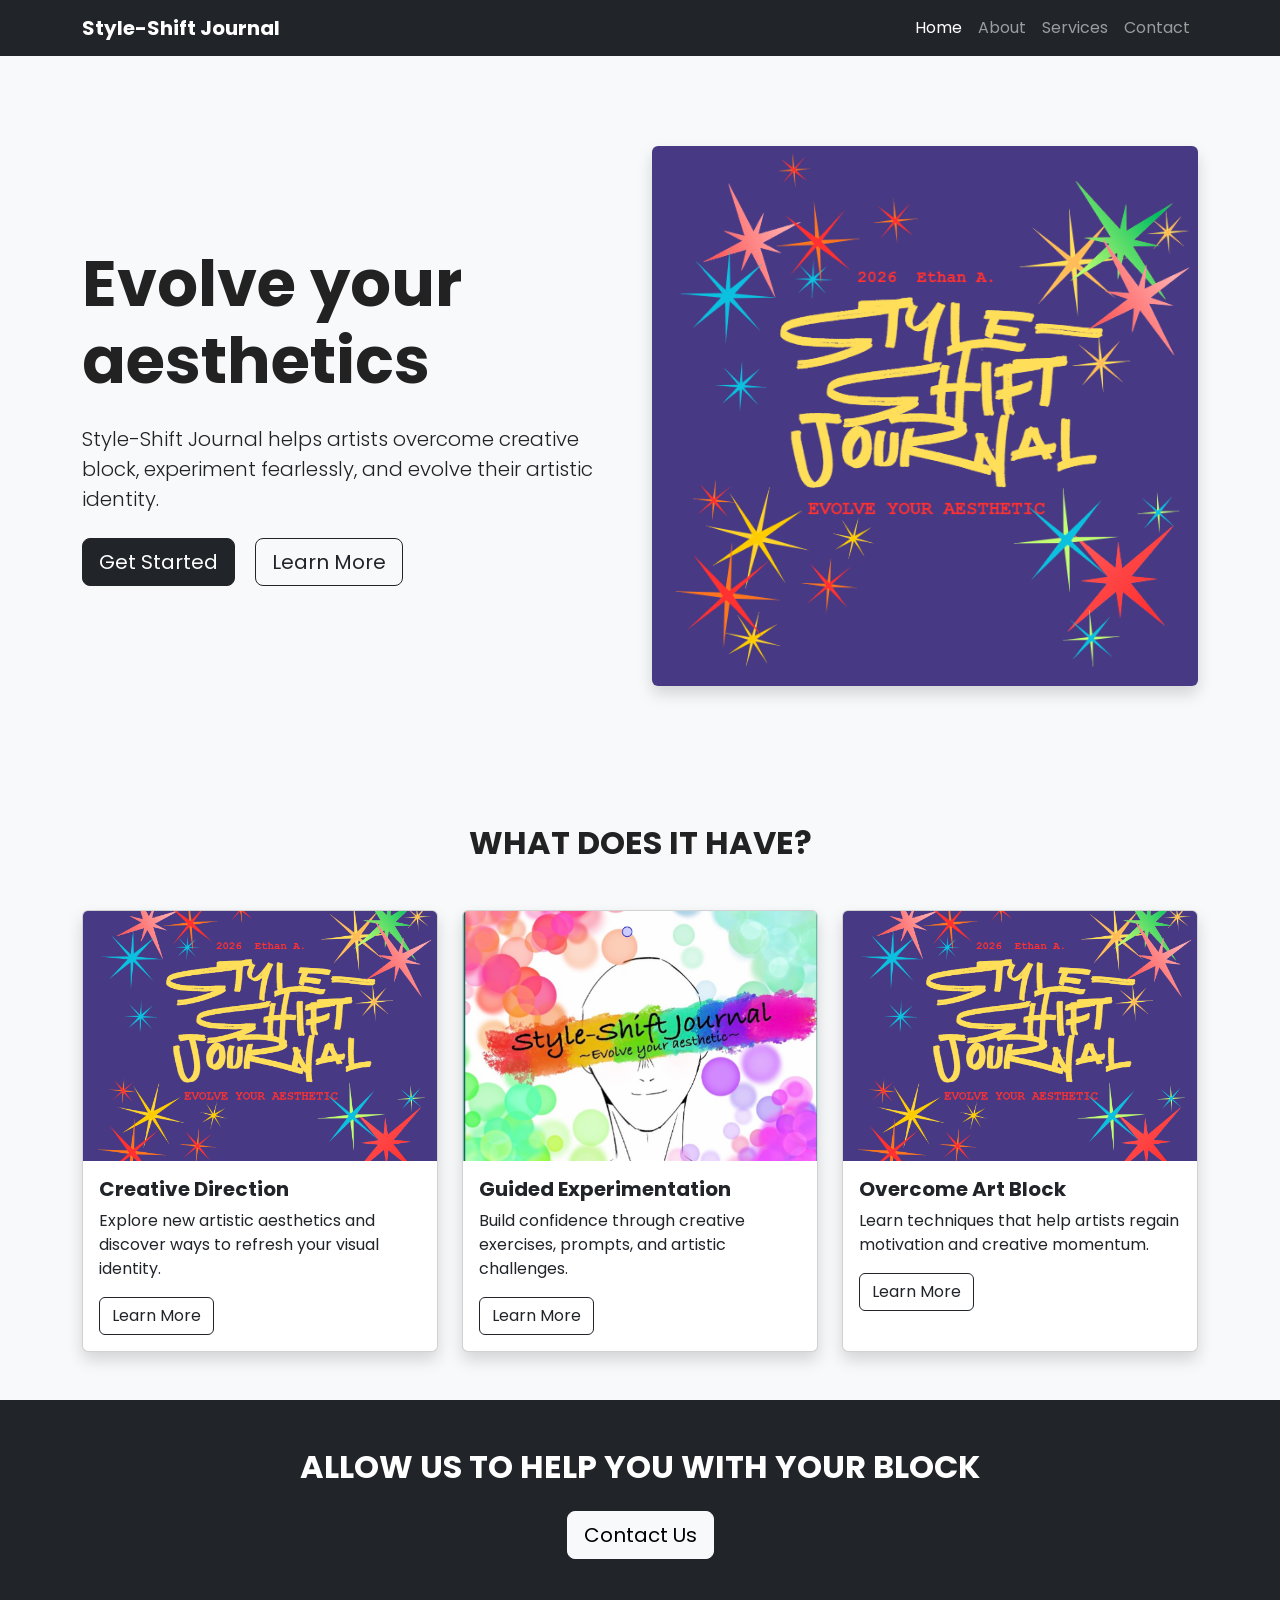
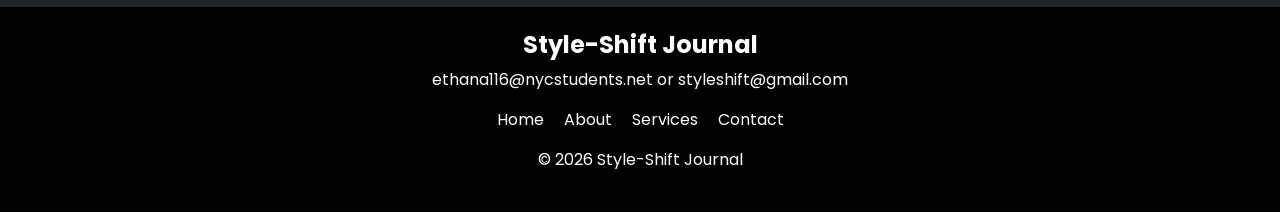
==== index.html @ 6ca7eac8 "deleted <li> and <a href>" ====
<!-- =========================
FILE: index.html
========================= -->
<!DOCTYPE html>
<html lang="en">
<head>
  <meta charset="UTF-8">
  <meta name="viewport" content="width=device-width, initial-scale=1.0">

  <title>Style-Shift Journal | Home</title>

  <!-- Bootstrap -->
  <link href="https://cdn.jsdelivr.net/npm/bootstrap@5.3.3/dist/css/bootstrap.min.css" rel="stylesheet">

  <!-- Google Font -->
  <link href="https://fonts.googleapis.com/css2?family=Poppins:wght@300;400;600;700&display=swap" rel="stylesheet">

  <link rel="stylesheet" href="style.css">
</head>

<body background="color">

<!-- NAVBAR -->
<nav class="navbar navbar-expand-lg navbar-dark bg-dark">
  <div class="container">

    <a class="navbar-brand fw-bold" href="index.html">
      Style-Shift Journal
    </a>

    <button class="navbar-toggler" type="button" data-bs-toggle="collapse" data-bs-target="#navMenu">
      <span class="navbar-toggler-icon"></span>
    </button>

    <div class="collapse navbar-collapse" id="navMenu">

      <ul class="navbar-nav ms-auto">

        <li class="nav-item">
          <a class="nav-link active" href="index.html">Home</a>
        </li>

        <li class="nav-item">
          <a class="nav-link" href="about.html">About</a>
        </li>

        <li class="nav-item">
          <a class="nav-link" href="services.html">Services</a>
        </li>

        

        <li class="nav-item">
          <a class="nav-link" href="contact.html">Contact</a>
        </li>

      </ul>

    </div>
  </div>
</nav>

<!-- HERO -->
<section class="hero-section py-5">

  <div class="container">

    <div class="row align-items-center">

      <div class="col-md-6">

        <h1 class="display-3 fw-bold">
         Evolve your aesthetics
        </h1>

        <p class="lead my-4">
          Style-Shift Journal helps artists overcome creative block,
          experiment fearlessly, and evolve their artistic identity.
        </p>

        <a href="services.html" class="btn btn-dark btn-lg me-3">
          Get Started
        </a>

        <a href="about.html" class="btn btn-outline-dark btn-lg">
          Learn More
        </a>

      </div>

      <div class="col-md-6 text-center">

        <img src="Screenshot 2026-04-22 092121.png"
             class="img-fluid rounded shadow"
             alt="Style Shift Journal">

      </div>

    </div>

  </div>

</section>

<!-- FEATURES -->
<section class="container py-5">

  <h2 class="text-center fw-bold mb-5">
    WHAT DOES IT HAVE?
  </h2>

  <div class="row g-4">

    <!-- CARD 1 -->
    <div class="col-md-4">

      <div class="card h-100 shadow">

        <img src="Screenshot 2026-04-22 092121.png"
             class="card-img-top"
             alt="Creative Direction">

        <div class="card-body">

          <h5 class="card-title fw-bold">
            Creative Direction
          </h5>

          <p class="card-text">
            Explore new artistic aesthetics and discover ways to refresh your visual identity.
          </p>

          <a href="services.html" class="btn btn-outline-dark">
            Learn More
          </a>

        </div>

      </div>

    </div>

    <!-- CARD 2 -->
    <div class="col-md-4">

      <div class="card h-100 shadow">

        <img src="Screenshot 2026-04-23 092719.png"
             class="card-img-top"
             alt="Experimentation">

        <div class="card-body">

          <h5 class="card-title fw-bold">
            Guided Experimentation
          </h5>

          <p class="card-text">
            Build confidence through creative exercises, prompts, and artistic challenges.
          </p>

          <a href="services.html" class="btn btn-outline-dark">
            Learn More
          </a>

        </div>

      </div>

    </div>

    <!-- CARD 3 -->
    <div class="col-md-4">

      <div class="card h-100 shadow">

        <img src="Screenshot 2026-04-22 092121.png"
             class="card-img-top"
             alt="Art Block">

        <div class="card-body">

          <h5 class="card-title fw-bold">
            Overcome Art Block
          </h5>

          <p class="card-text">
            Learn techniques that help artists regain motivation and creative momentum.
          </p>

          <a href="services.html" class="btn btn-outline-dark">
            Learn More
          </a>

        </div>

      </div>

    </div>

  </div>

</section>

<!-- CTA -->
<section class="bg-dark text-white text-center py-5">

  <h2 class="fw-bold">
   ALLOW US TO HELP YOU WITH YOUR BLOCK
  </h2>

  <a href="contact.html" class="btn btn-light btn-lg mt-3">
    Contact Us
  </a>

</section>

<!-- FOOTER -->
<footer class="bg-black text-white text-center p-4">

  <h4 class="fw-bold">
    Style-Shift Journal
  </h4>

  <p>
    ethana116@nycstudents.net or styleshift@gmail.com
  </p>

  <div class="mb-3">

    <a href="index.html" class="text-white me-3">Home</a>

    <a href="about.html" class="text-white me-3">About</a>

    <a href="services.html" class="text-white me-3">Services</a>

    <a href="contact.html" class="text-white">Contact</a>

  </div>

  <p>
    © 2026 Style-Shift Journal
  </p>

</footer>

<script src="https://cdn.jsdelivr.net/npm/bootstrap@5.3.3/dist/js/bootstrap.bundle.min.js"></script>

</body>
</html>
---- style.css ----
/* =========================
FILE: style.css
========================= */

body{
  font-family:'Poppins', sans-serif;
  background:#f8f9fa;
  color:#222;
}

.hero-section{
  min-height:80vh;
  display:flex;
  align-items:center;
}

.card img{
  height:250px;
  object-fit:cover;
}

footer a{
  text-decoration:none;
}

footer a:hover{
  color:#ccc;
}

.carousel-item{
  min-height:250px;
}
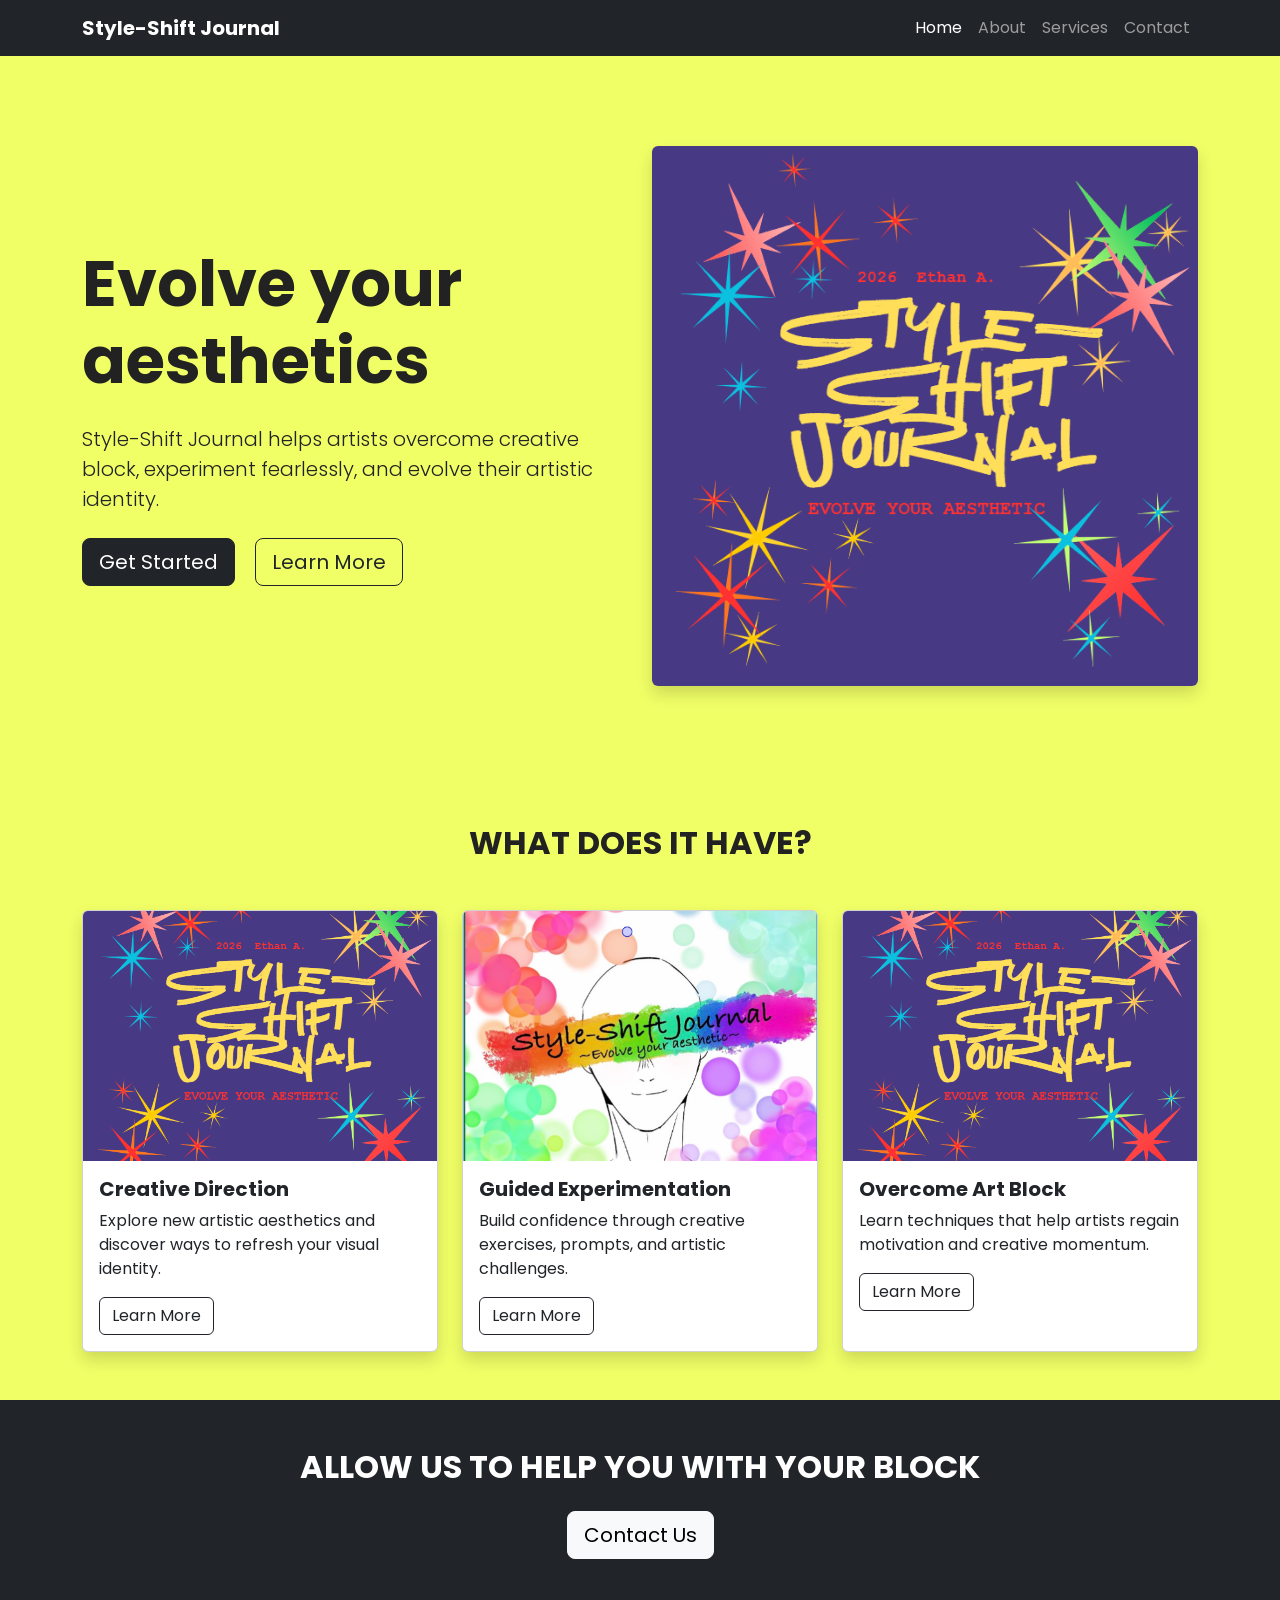
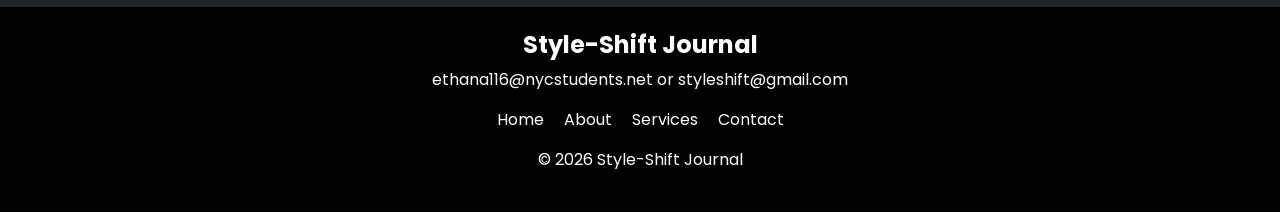
==== commit f591519c: "color change" ====
--- a/index.html
+++ b/index.html
@@ -18,7 +18,7 @@
   <link rel="stylesheet" href="style.css">
 </head>
 
-<body background="color">
+<body style="background-color: rgb(240, 255, 102);">
 
 <!-- NAVBAR -->
 <nav class="navbar navbar-expand-lg navbar-dark bg-dark">
@@ -47,8 +47,6 @@
         <li class="nav-item">
           <a class="nav-link" href="services.html">Services</a>
         </li>
-
-        
 
         <li class="nav-item">
           <a class="nav-link" href="contact.html">Contact</a>
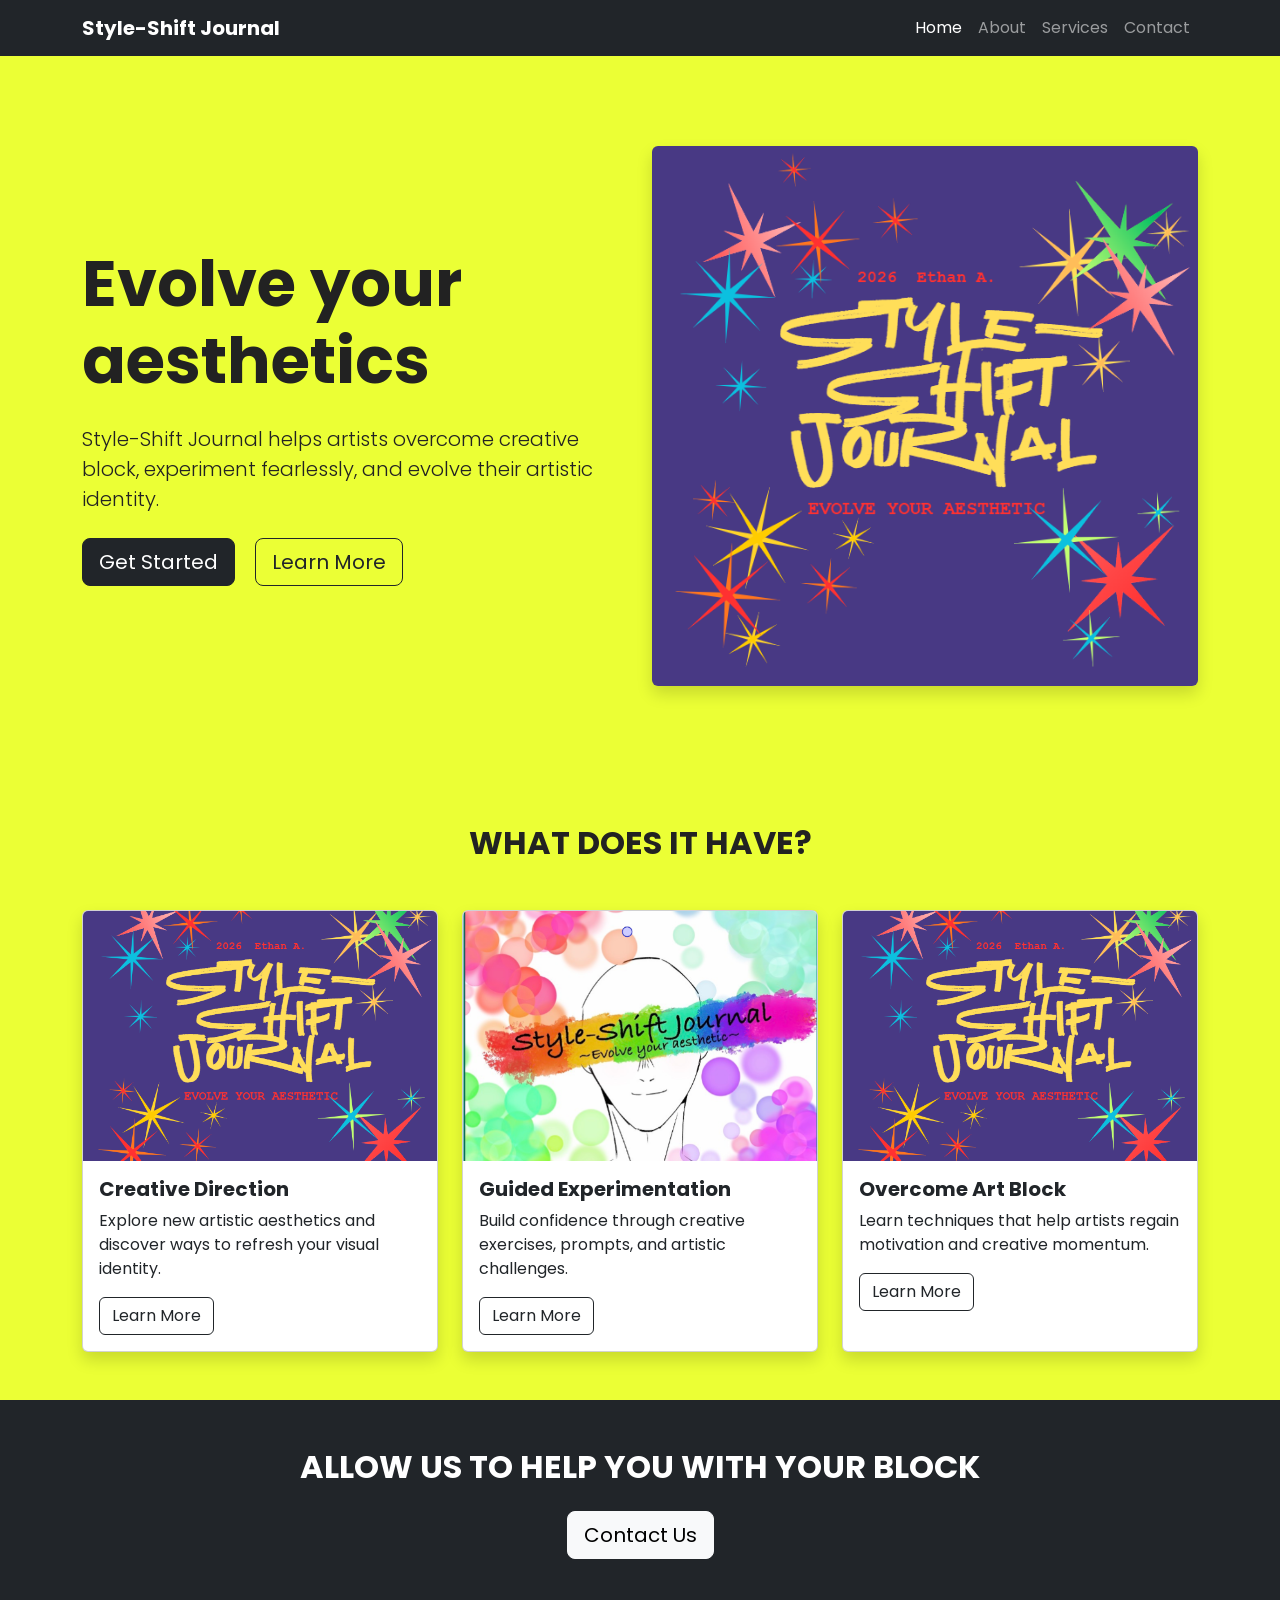
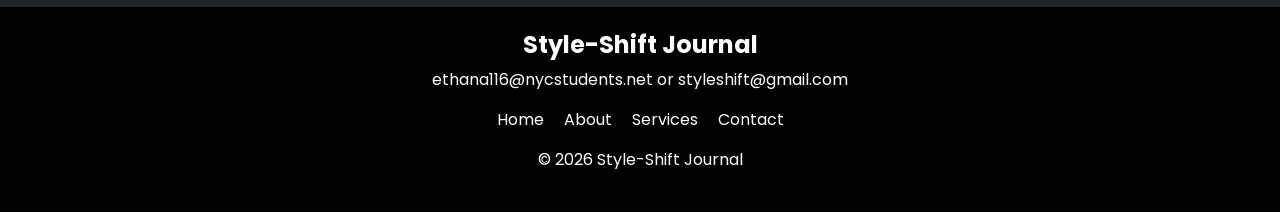
==== commit 432c6f55: "<body style="background-color:> color change" ====
--- a/index.html
+++ b/index.html
@@ -18,7 +18,7 @@
   <link rel="stylesheet" href="style.css">
 </head>
 
-<body style="background-color: rgb(240, 255, 102);">
+<body style="background-color: rgb(235, 255, 53);">
 
 <!-- NAVBAR -->
 <nav class="navbar navbar-expand-lg navbar-dark bg-dark">
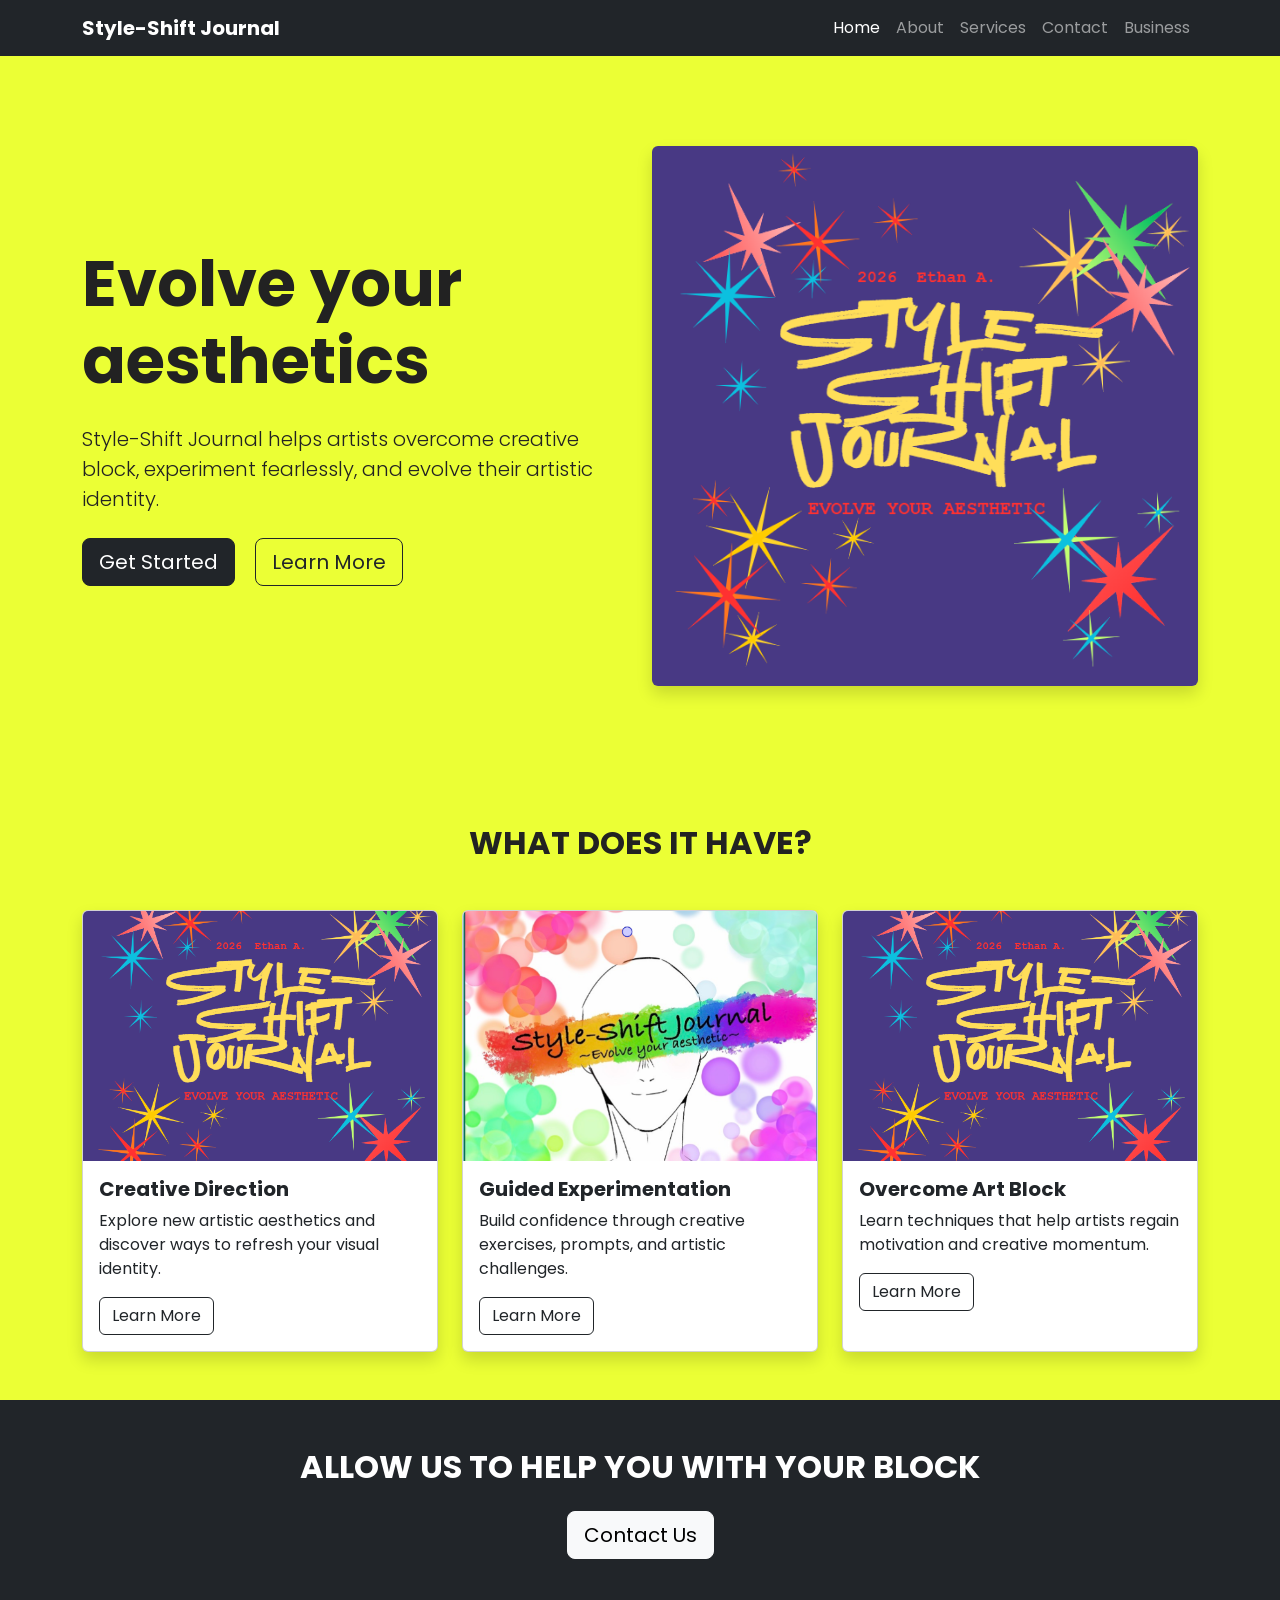
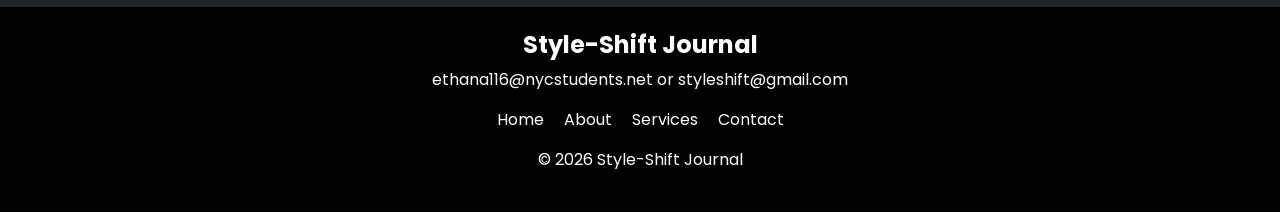
==== commit 25ec10cd: "commit changes" ====
--- a/index.html
+++ b/index.html
@@ -52,6 +52,9 @@
           <a class="nav-link" href="contact.html">Contact</a>
         </li>
 
+       <li class="nav-item">
+          <a class="nav-link" href="business.html">Business</a>
+        </li>
       </ul>
 
     </div>
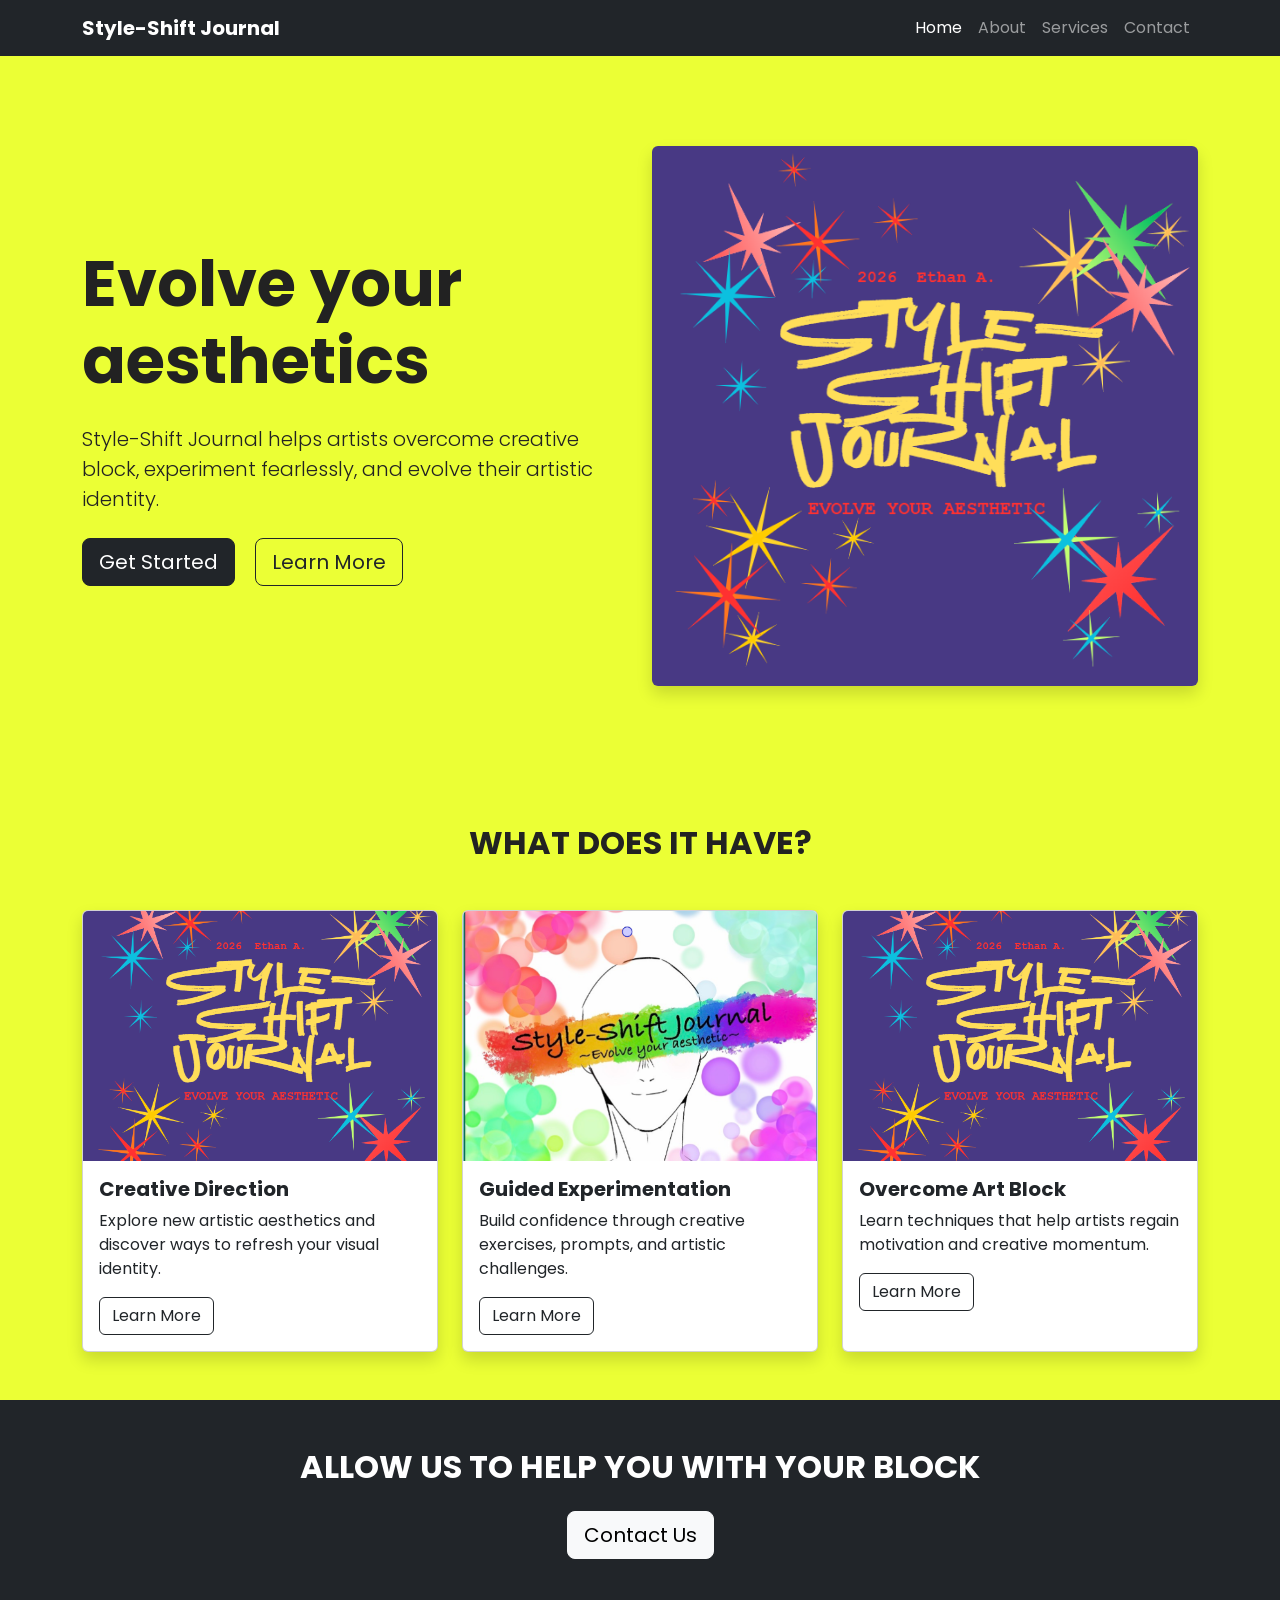
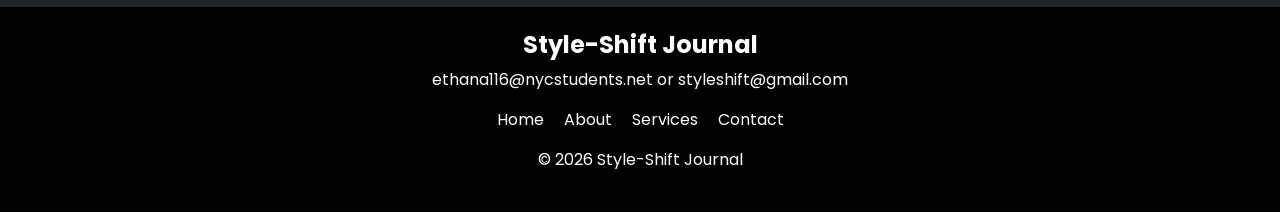
==== commit 25f48229: "commit changes 2" ====
--- a/index.html
+++ b/index.html
@@ -20,7 +20,7 @@
 
 <body style="background-color: rgb(235, 255, 53);">
 
-<!-- NAVBAR -->
+
 <nav class="navbar navbar-expand-lg navbar-dark bg-dark">
   <div class="container">
 
@@ -52,9 +52,7 @@
           <a class="nav-link" href="contact.html">Contact</a>
         </li>
 
-       <li class="nav-item">
-          <a class="nav-link" href="business.html">Business</a>
-        </li>
+      
       </ul>
 
     </div>
--- a/style.css
+++ b/style.css
@@ -29,4 +29,6 @@
 
 .carousel-item{
   min-height:250px;
-}+}
+
+ 
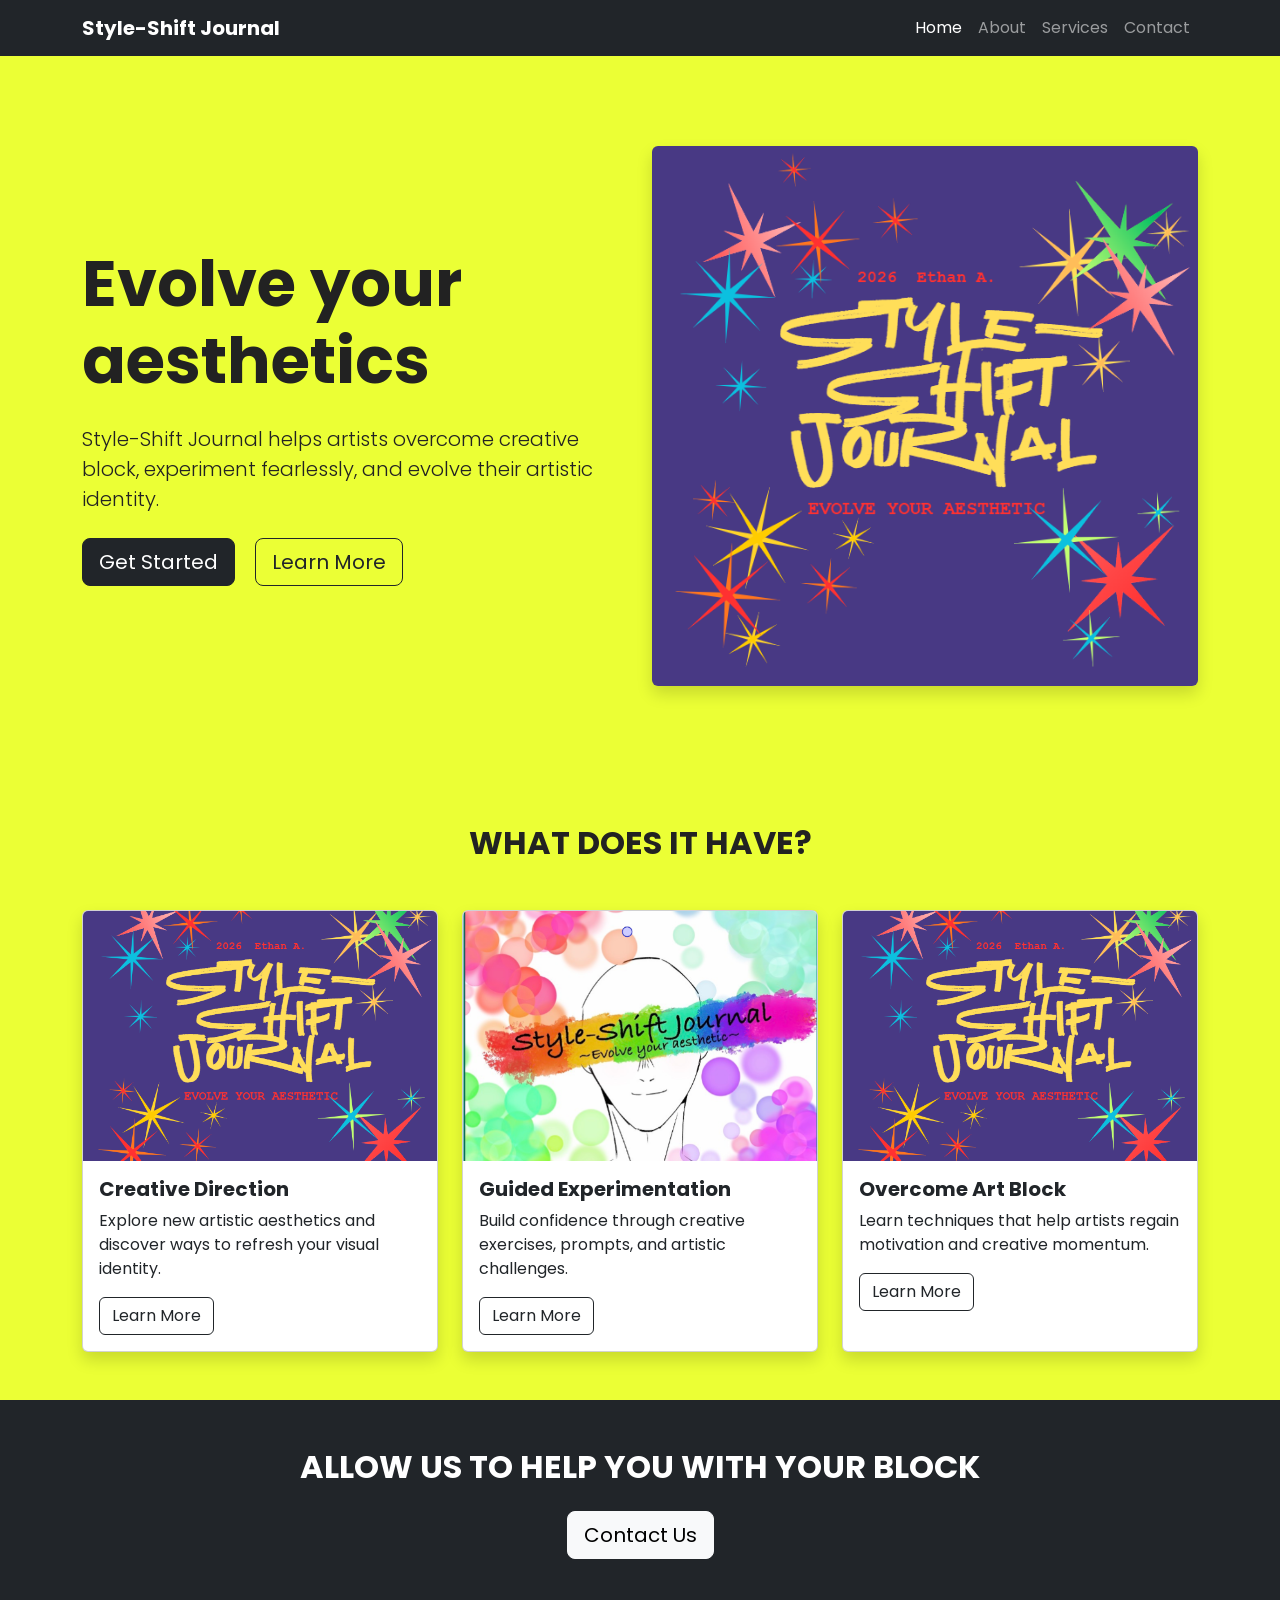
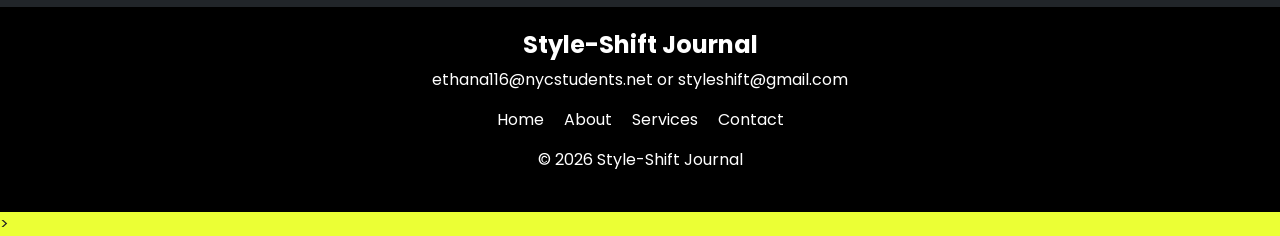
==== commit a4d5a0f9: "commit changes 3" ====
--- a/index.html
+++ b/index.html
@@ -241,7 +241,7 @@
     © 2026 Style-Shift Journal
   </p>
 
-</footer>
+</footer>>
 
 <script src="https://cdn.jsdelivr.net/npm/bootstrap@5.3.3/dist/js/bootstrap.bundle.min.js"></script>
 
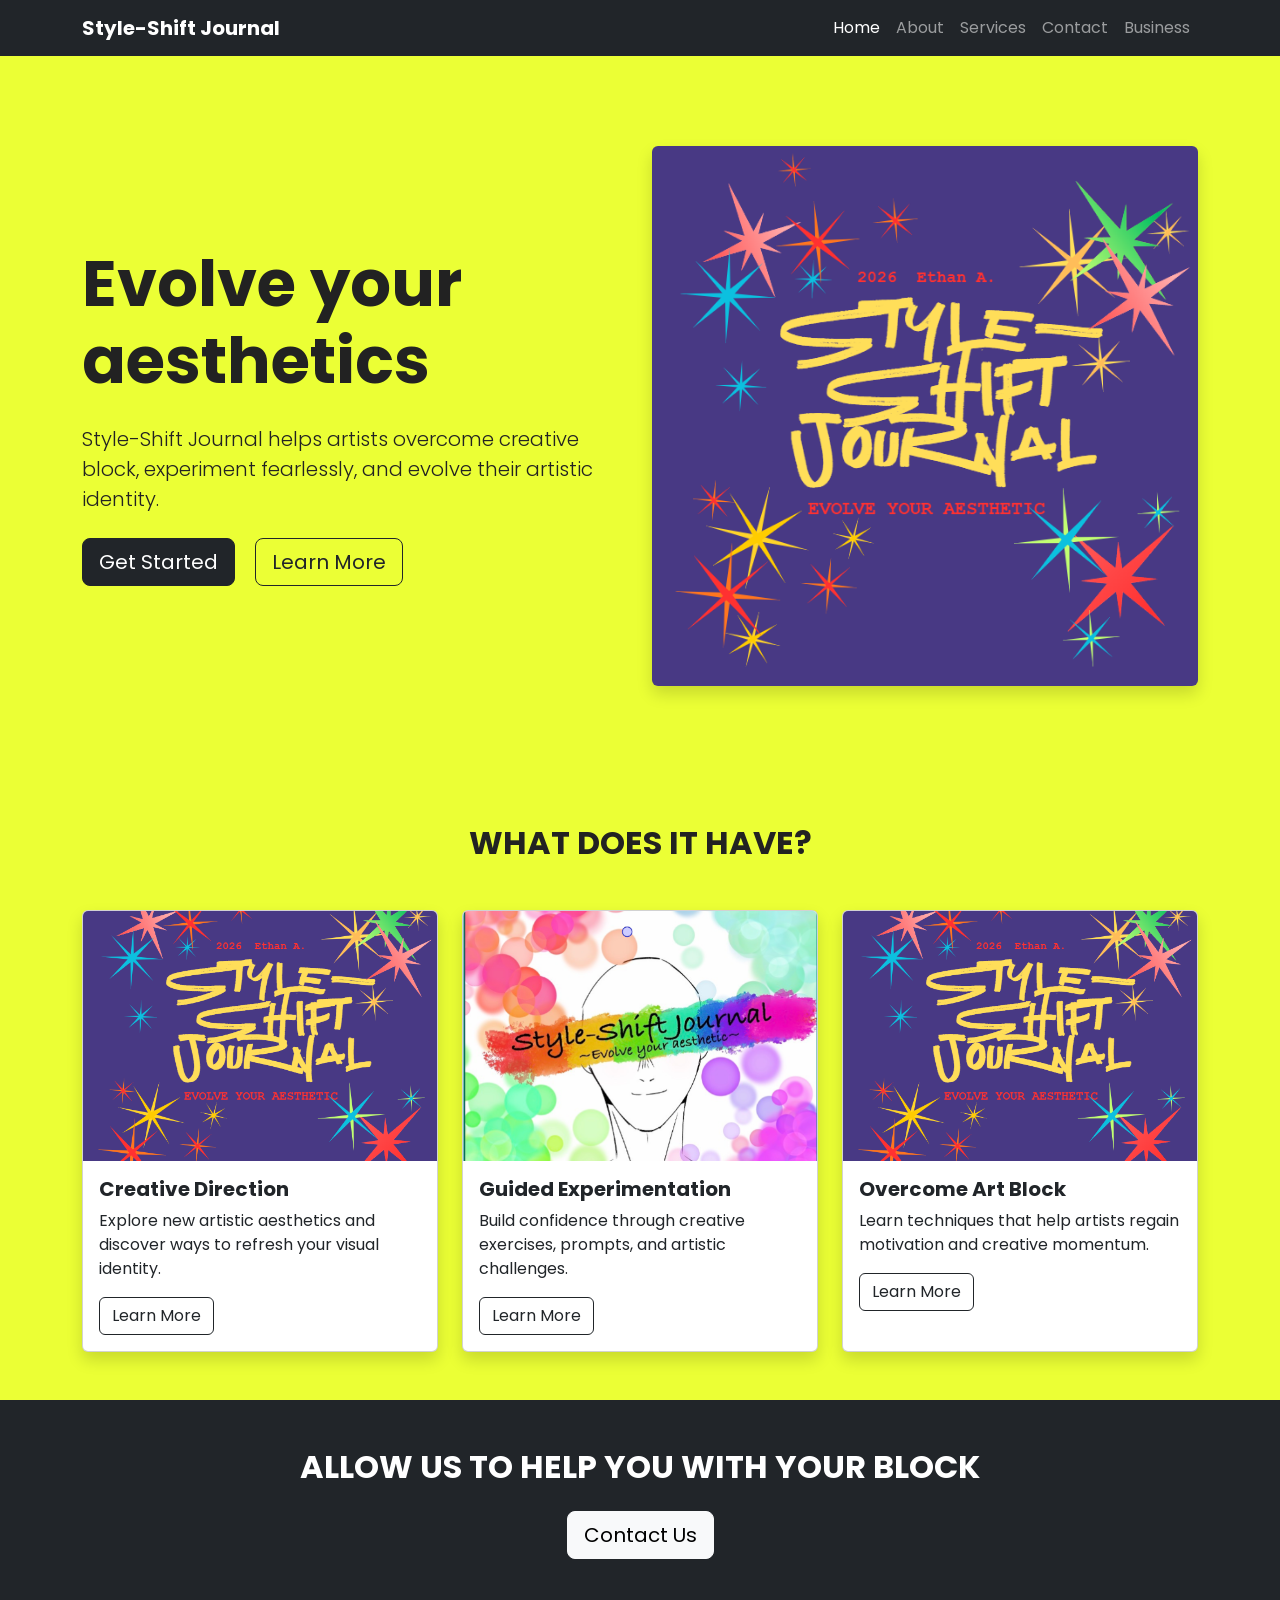
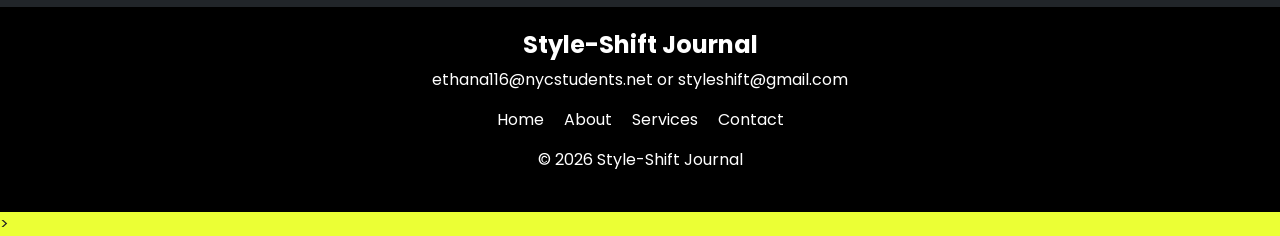
==== commit dc417c5a: "FINAL FLASH" ====
--- a/index.html
+++ b/index.html
@@ -9,10 +9,9 @@
 
   <title>Style-Shift Journal | Home</title>
 
-  <!-- Bootstrap -->
+ 
   <link href="https://cdn.jsdelivr.net/npm/bootstrap@5.3.3/dist/css/bootstrap.min.css" rel="stylesheet">
 
-  <!-- Google Font -->
   <link href="https://fonts.googleapis.com/css2?family=Poppins:wght@300;400;600;700&display=swap" rel="stylesheet">
 
   <link rel="stylesheet" href="style.css">
@@ -50,6 +49,10 @@
 
         <li class="nav-item">
           <a class="nav-link" href="contact.html">Contact</a>
+        </li>
+
+          <li class="nav-item">
+          <a class="nav-link" href="business.html">Business</a>
         </li>
 
       
